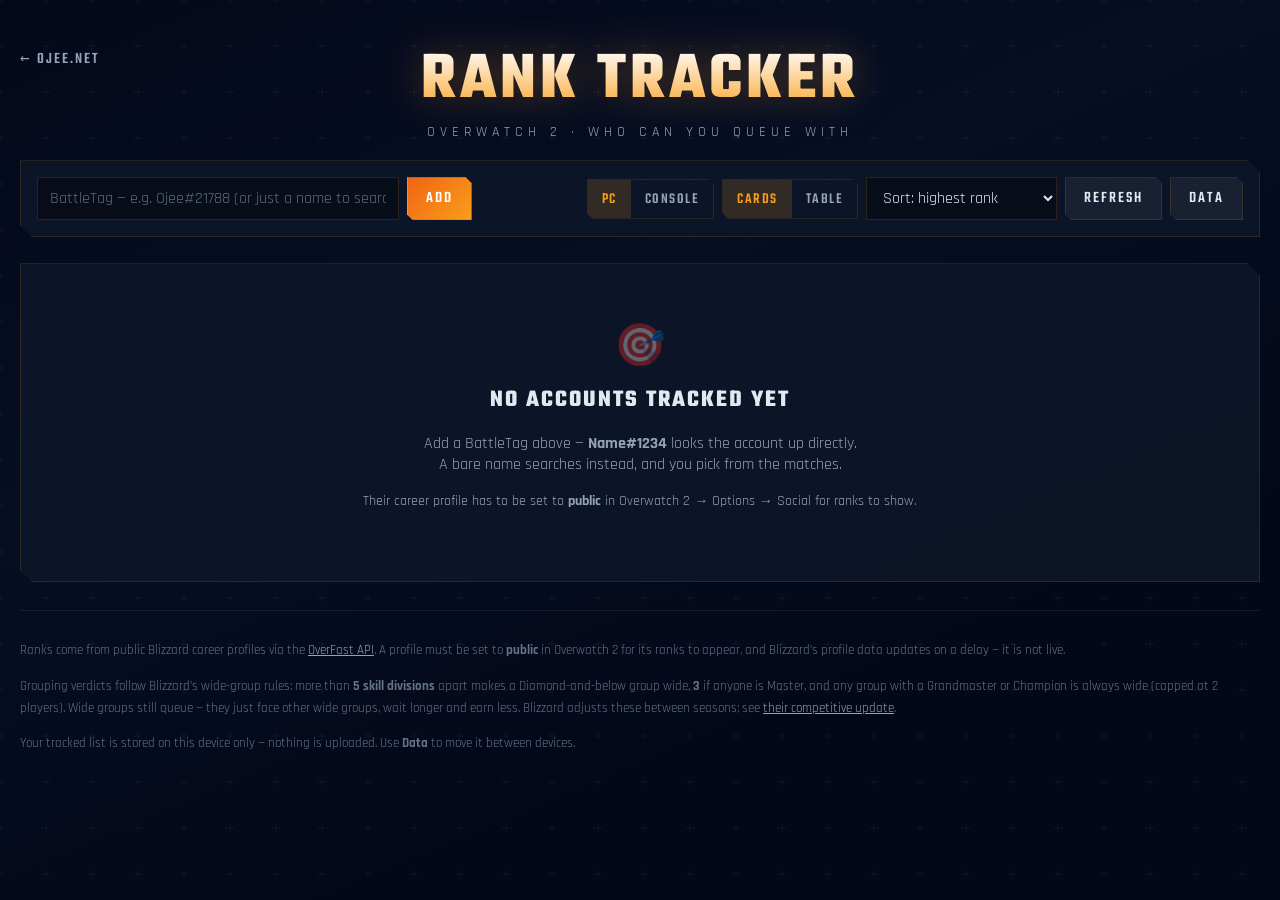
==== index.html @ d35d0895 "Standardize the page title and link preview Every site announced itself differently — "mtg.ojee.net"" ====
<!DOCTYPE html>
<html lang="en">
<head>
<meta charset="utf-8" />
<meta name="viewport" content="width=device-width, initial-scale=1" />
<title>ow · rank tracker</title>
    <!-- ojee:meta -->
    <meta name="description" content="Overwatch 2 ranks for you and your friends, per role, and whether the group can queue together." />
    <link rel="canonical" href="https://ow.ojee.net/" />
    <meta name="theme-color" content="#0d1117" />
    <meta property="og:type" content="website" />
    <meta property="og:site_name" content="ojee.net" />
    <meta property="og:title" content="ow · rank tracker" />
    <meta property="og:description" content="Overwatch 2 ranks for you and your friends, per role, and whether the group can queue together." />
    <meta property="og:url" content="https://ow.ojee.net/" />
    <meta property="og:image" content="https://ow.ojee.net/res/og.png" />
    <meta property="og:image:width" content="1200" />
    <meta property="og:image:height" content="630" />
    <meta name="twitter:image" content="https://ow.ojee.net/res/og.png" />
    <meta name="twitter:card" content="summary_large_image" />
    <meta name="twitter:title" content="ow · rank tracker" />
    <meta name="twitter:description" content="Overwatch 2 ranks for you and your friends, per role, and whether the group can queue together." />
    <!-- /ojee:meta -->
<link rel="icon" type="image/svg+xml" href="res/favicon.svg" />
<link rel="icon" type="image/png" sizes="32x32" href="res/favicon-32.png" />
<link rel="apple-touch-icon" href="res/apple-touch-icon.png" />
<link rel="preconnect" href="https://overfast-api.tekrop.fr" />
<link rel="preconnect" href="https://static.playoverwatch.com" />
<link rel="preconnect" href="https://d15f34w2p8l1cc.cloudfront.net" />
<link rel="stylesheet" href="css/styles.css" />
</head>
<body>
<canvas id="gridBg" aria-hidden="true"></canvas>

<div class="container">

  <header class="header">
    <a class="homeLink" href="https://ojee.net/">&#8592; ojee.net</a>
    <h1 class="headerTitle">Rank Tracker</h1>
    <p class="headerSubtitle">Overwatch 2 &middot; who can you queue with</p>
  </header>

  <!-- ─── Toolbar ─────────────────────────────────────────────────────── -->
  <section class="panel">
    <div class="toolbar">
      <form class="addForm" id="addForm" autocomplete="off">
        <input class="input" id="addInput" type="text" spellcheck="false"
               placeholder="BattleTag — e.g. Ojee#21788 (or just a name to search)"
               aria-label="BattleTag or name to add" />
        <button class="btn btnPrimary" type="submit" id="addBtn">Add</button>
      </form>

      <div class="toolbarSpacer"></div>

      <div class="toolbarGroup">
        <div class="segment" role="group" aria-label="Platform">
          <button class="segmentBtn" data-platform="pc" type="button">PC</button>
          <button class="segmentBtn" data-platform="console" type="button">Console</button>
        </div>
        <div class="segment" role="group" aria-label="View">
          <button class="segmentBtn" data-view="grid" type="button" title="Card view">Cards</button>
          <button class="segmentBtn" data-view="table" type="button" title="Compact table">Table</button>
        </div>
        <select class="select" id="sortSelect" aria-label="Sort by">
          <option value="rank">Sort: highest rank</option>
          <option value="name">Sort: name</option>
          <option value="added">Sort: date added</option>
          <option value="changed">Sort: recently changed</option>
          <option value="gap">Sort: closest to anchor</option>
        </select>
        <button class="btn" id="refreshBtn" type="button" title="Refresh every account now">Refresh</button>
        <button class="btn" id="dataBtn" type="button" title="Import / export your tracked list">Data</button>
      </div>
    </div>
  </section>

  <div class="statusBar" id="statusBar"></div>

  <main id="content" aria-live="polite"></main>

  <footer class="footer">
    <p>
      Ranks come from public Blizzard career profiles via the
      <a href="https://overfast-api.tekrop.fr" target="_blank" rel="noopener">OverFast API</a>.
      A profile must be set to <b>public</b> in Overwatch&nbsp;2 for its ranks to appear, and
      Blizzard&rsquo;s profile data updates on a delay &mdash; it is not live.
    </p>
    <p>
      Grouping verdicts follow Blizzard&rsquo;s wide-group rules: more than <b>5 skill divisions</b>
      apart makes a Diamond-and-below group wide, <b>3</b> if anyone is Master, and any group with a
      Grandmaster or Champion is always wide (capped at 2 players).
      Wide groups still queue &mdash; they just face other wide groups, wait longer and earn less.
      Blizzard adjusts these between seasons; see
      <a href="https://overwatch.blizzard.com/en-us/news/23973730/competitive-play-update-teaming-up-for-better-matches/" target="_blank" rel="noopener">their competitive update</a>.
    </p>
    <p>
      Your tracked list is stored on this device only &mdash; nothing is uploaded. Use
      <b>Data</b> to move it between devices.
      <span id="buildInfo"></span>
    </p>
  </footer>

</div>

<!-- ─── Group tray ─────────────────────────────────────────────────────── -->
<div class="groupTray" id="groupTray" hidden>
  <div class="groupTrayInner">
    <div class="field">
      <span class="fieldLabel">Group</span>
      <div class="groupMembers" id="groupMembers"></div>
    </div>
    <div class="toolbarSpacer"></div>
    <div class="groupVerdicts" id="groupVerdicts"></div>
    <button class="btn btnSm" id="groupClear" type="button">Clear</button>
  </div>
</div>

<!-- ─── Modal shell ────────────────────────────────────────────────────── -->
<div class="modalOverlay" id="modal" hidden>
  <div class="modalContent" id="modalContent" role="dialog" aria-modal="true"></div>
</div>

<div class="toastWrap" id="toasts"></div>

<script type="module" src="js/app.js"></script>
</body>
</html>
---- css/styles.css ----
/* ═══════════════════════════════════════════════════════════════════════════
   OW RANK TRACKER — ow.ojee.net
   Shares the Overwatch 2 UI language used by ojee.net/ow: beveled clip-path
   panels, Koverwatch/Teko display type, Rajdhani body, orange on deep navy.
   ═══════════════════════════════════════════════════════════════════════════ */

/* ─── Fonts ──────────────────────────────────────────────────────────────── */
@font-face { font-family:'Teko'; src:url('../fonts/Teko-Medium.woff2') format('woff2'); font-weight:500; font-display:swap; }
@font-face { font-family:'Teko'; src:url('../fonts/Teko-Bold.woff2') format('woff2'); font-weight:700; font-display:swap; }
@font-face { font-family:'Rajdhani'; src:url('../fonts/Rajdhani-Regular.woff2') format('woff2'); font-weight:400; font-display:swap; }
@font-face { font-family:'Rajdhani'; src:url('../fonts/Rajdhani-Medium.woff2') format('woff2'); font-weight:500; font-display:swap; }
@font-face { font-family:'Rajdhani'; src:url('../fonts/Rajdhani-SemiBold.woff2') format('woff2'); font-weight:600; font-display:swap; }
@font-face { font-family:'Rajdhani'; src:url('../fonts/Rajdhani-Bold.woff2') format('woff2'); font-weight:700; font-display:swap; }

/* ─── Tokens ─────────────────────────────────────────────────────────────── */
:root {
  --ow-orange:#F99E1A;
  --ow-orange-dark:#F06414;
  --ow-blue:#3B82F6;
  --ow-dark:#0D1117;
  --ow-panel:rgba(15,23,42,.85);
  --ow-panel-solid:#141824;
  --ow-panel-border:rgba(249,158,26,.15);
  --ow-panel-hover:rgba(249,158,26,.08);
  --ow-text:#E2E8F0;
  --ow-text-dim:#94A3B8;
  --ow-green:#22C55E;
  --ow-yellow:#EAB308;
  --ow-red:#EF4444;
  --ow-font-title:'Teko',ui-monospace,monospace;
  --ow-font-body:'Rajdhani','Chivo',Arial,sans-serif;
  --bevel-sm:polygon(0 0,calc(100% - 6px) 0,100% 6px,100% 100%,6px 100%,0 calc(100% - 6px));
  --bevel-md:polygon(0 0,calc(100% - 12px) 0,100% 12px,100% 100%,12px 100%,0 calc(100% - 12px));
  --bevel-lg:polygon(0 0,calc(100% - 20px) 0,100% 20px,100% 100%,20px 100%,0 calc(100% - 20px));
}

* { box-sizing:border-box; }

body {
  margin:0;
  min-height:100vh;
  background:#04081a;
  color:var(--ow-text);
  font-family:var(--ow-font-body);
  font-size:16px;
  -webkit-font-smoothing:antialiased;
}

#gridBg { position:fixed; inset:0; width:100vw; height:100dvh; z-index:-1; pointer-events:none; }

.container { max-width:1500px; margin:0 auto; padding:24px 20px 96px; }

a { color:var(--ow-orange); }

/* ─── Header ─────────────────────────────────────────────────────────────── */
.header { text-align:center; padding:22px 0 6px; position:relative; }

.headerTitle {
  font-family:var(--ow-font-title);
  font-size:clamp(2.4rem,6vw,4.2rem);
  letter-spacing:4px; text-transform:uppercase; margin:0; line-height:1.05;
  background:linear-gradient(180deg,#fff 0%,#F99E1A 100%);
  -webkit-background-clip:text; background-clip:text; -webkit-text-fill-color:transparent;
  filter:drop-shadow(0 0 20px rgba(249,158,26,.3));
}

.headerSubtitle {
  font-size:.85rem; color:var(--ow-text-dim);
  letter-spacing:5px; text-transform:uppercase; margin-top:6px;
}

.homeLink {
  position:absolute; top:24px; left:0;
  font-family:var(--ow-font-title); font-size:1rem; letter-spacing:2px;
  text-transform:uppercase; color:var(--ow-text-dim); text-decoration:none;
}
.homeLink:hover { color:var(--ow-orange); }

/* ─── Generic panel ──────────────────────────────────────────────────────── */
.panel {
  background:var(--ow-panel); border:1px solid var(--ow-panel-border);
  clip-path:var(--bevel-md); padding:16px; margin-bottom:16px;
}

.panelTitle {
  font-family:var(--ow-font-title); font-size:1.35rem; color:var(--ow-orange);
  text-transform:uppercase; letter-spacing:2px; margin:0 0 14px;
  padding-bottom:8px; border-bottom:1px solid var(--ow-panel-border);
}

/* ─── Buttons ────────────────────────────────────────────────────────────── */
.btn {
  padding:9px 18px; border:1px solid var(--ow-panel-border);
  background:rgba(255,255,255,.05); color:var(--ow-text);
  font-family:var(--ow-font-title); font-size:1rem;
  text-transform:uppercase; letter-spacing:2px; cursor:pointer;
  transition:all .18s; clip-path:var(--bevel-sm); white-space:nowrap;
}
.btn:hover:not(:disabled) { background:rgba(255,255,255,.11); color:#fff; }
.btn:disabled { opacity:.45; cursor:not-allowed; }

.btnPrimary {
  background:linear-gradient(135deg,var(--ow-orange-dark),var(--ow-orange));
  border-color:transparent; color:#fff;
}
.btnPrimary:hover:not(:disabled) { filter:brightness(1.12); background:linear-gradient(135deg,var(--ow-orange-dark),var(--ow-orange)); }

.btnDanger { background:rgba(239,68,68,.18); border-color:rgba(239,68,68,.4); color:#fca5a5; }
.btnDanger:hover:not(:disabled) { background:rgba(239,68,68,.3); }

.btnSm { padding:5px 11px; font-size:.85rem; letter-spacing:1px; }

.iconBtn {
  background:transparent; border:1px solid transparent; color:var(--ow-text-dim);
  cursor:pointer; padding:4px 7px; font-size:.95rem; line-height:1;
  transition:all .18s; clip-path:var(--bevel-sm); font-family:var(--ow-font-body);
}
.iconBtn:hover { color:var(--ow-orange); background:var(--ow-panel-hover); }

/* ─── Inputs ─────────────────────────────────────────────────────────────── */
.input, .select, .textarea {
  background:rgba(0,0,0,.35); border:1px solid var(--ow-panel-border);
  color:var(--ow-text); font-family:var(--ow-font-body); font-size:1rem;
  padding:9px 12px; outline:none; transition:border-color .18s;
}
.input:focus, .select:focus, .textarea:focus { border-color:var(--ow-orange); }
.input::placeholder { color:#5b6b80; }
.textarea { width:100%; min-height:130px; resize:vertical; font-family:ui-monospace,monospace; font-size:.85rem; }
.select { cursor:pointer; }
.select option { background:var(--ow-panel-solid); }

/* ─── Toolbar ────────────────────────────────────────────────────────────── */
.toolbar { display:flex; flex-wrap:wrap; gap:10px; align-items:center; }
.toolbarGroup { display:flex; gap:8px; align-items:center; flex-wrap:wrap; }
.toolbarSpacer { flex:1 1 auto; }

.addForm { display:flex; gap:8px; flex:1 1 340px; min-width:0; }
.addForm .input { flex:1 1 auto; min-width:0; }

.field { display:flex; flex-direction:column; gap:3px; }
.fieldLabel {
  font-family:var(--ow-font-title); font-size:.75rem; color:var(--ow-text-dim);
  text-transform:uppercase; letter-spacing:1.5px;
}

/* Segmented control (platform / view) */
.segment { display:flex; border:1px solid var(--ow-panel-border); clip-path:var(--bevel-sm); }
.segmentBtn {
  padding:8px 14px; background:transparent; border:none; cursor:pointer;
  color:var(--ow-text-dim); font-family:var(--ow-font-title);
  font-size:.95rem; text-transform:uppercase; letter-spacing:1.5px; transition:all .18s;
}
.segmentBtn:hover { color:var(--ow-text); background:rgba(255,255,255,.05); }
.segmentBtn[aria-pressed="true"] { background:rgba(249,158,26,.16); color:var(--ow-orange); }

/* ─── Status line ────────────────────────────────────────────────────────── */
.statusBar {
  display:flex; flex-wrap:wrap; gap:14px; align-items:center;
  font-size:.85rem; color:var(--ow-text-dim); margin:-4px 0 14px; padding:0 2px;
}
.statusDot { width:7px; height:7px; border-radius:50%; background:var(--ow-green); display:inline-block; margin-right:6px; }
.statusDot.warn { background:var(--ow-yellow); }
.statusDot.err  { background:var(--ow-red); }
.statusBar b { color:var(--ow-text); font-weight:600; }

/* ─── Cards grid ─────────────────────────────────────────────────────────── */
.grid { display:grid; grid-template-columns:repeat(auto-fill,minmax(340px,1fr)); gap:14px; }

.card {
  position:relative; background:var(--ow-panel);
  border:1px solid var(--ow-panel-border); clip-path:var(--bevel-md);
  overflow:hidden; transition:border-color .18s, transform .18s;
  display:flex; flex-direction:column;
}
.card:hover { border-color:rgba(249,158,26,.4); }
.card.isAnchor { border-color:var(--ow-orange); box-shadow:inset 0 0 0 1px rgba(249,158,26,.5); }
.card.isGrouped { border-color:rgba(59,130,246,.55); }
.card.isStale { opacity:.72; }

.cardBanner {
  position:relative; display:flex; align-items:center; gap:12px;
  padding:12px 14px; cursor:pointer; background-size:cover; background-position:center;
}
.cardBanner::before {
  content:''; position:absolute; inset:0;
  background:linear-gradient(90deg,rgba(10,15,30,.94) 0%,rgba(10,15,30,.78) 55%,rgba(10,15,30,.55) 100%);
}
.cardBanner > * { position:relative; }
.cardBanner:hover { background-color:rgba(249,158,26,.05); }

.avatar {
  width:52px; height:52px; flex-shrink:0; object-fit:cover;
  border:1px solid rgba(255,255,255,.18); background:#0b1020; clip-path:var(--bevel-sm);
}

.cardIdentity { min-width:0; flex:1; }
.cardName {
  font-family:var(--ow-font-title); font-size:1.5rem; color:#fff;
  text-transform:uppercase; letter-spacing:1px; line-height:1.1;
  white-space:nowrap; overflow:hidden; text-overflow:ellipsis;
}
.cardTag { font-size:.8rem; color:var(--ow-text-dim); letter-spacing:.5px; }
.cardTitle { font-size:.8rem; color:var(--ow-orange); opacity:.85; letter-spacing:.5px; }
.cardMetaRow { display:flex; align-items:center; gap:8px; flex-wrap:wrap; margin-top:3px; }
.cardTools { display:flex; gap:2px; flex-shrink:0; align-items:center; }

.endorsement { width:22px; height:22px; flex-shrink:0; }

/* ─── Role rank tiles ────────────────────────────────────────────────────── */
.roleRow { display:grid; grid-template-columns:repeat(4,1fr); gap:1px; background:rgba(255,255,255,.06); margin-top:auto; }

.roleTile {
  background:rgba(8,12,24,.72); padding:9px 6px 8px;
  display:flex; flex-direction:column; align-items:center; gap:3px; min-height:118px;
  position:relative; text-align:center;
}
.roleTile.empty { background:rgba(8,12,24,.45); }

.roleTileLabel {
  font-family:var(--ow-font-title); font-size:.75rem; letter-spacing:1.5px;
  text-transform:uppercase; opacity:.9;
}
/* Rank emblem stacked over its tier number, the way the game shows it. */
.rankIcons {
  position:relative; display:flex; flex-direction:column;
  align-items:center; justify-content:center; gap:1px;
}
.rankIcon { height:34px; width:auto; }
.tierIcon { height:17px; width:auto; margin-top:-2px; }
.rankText { font-family:var(--ow-font-title); font-size:.95rem; letter-spacing:1px; line-height:1; }
.rankNone { color:#4b5a6e; font-family:var(--ow-font-title); font-size:.9rem; letter-spacing:1px; }

/* Compatibility chip shown on every non-anchor card while comparing */
.cmpChip {
  font-family:var(--ow-font-title); font-size:.8rem; letter-spacing:1px;
  padding:1px 7px; clip-path:var(--bevel-sm); white-space:nowrap;
}
.cmp-narrow  { background:rgba(34,197,94,.2);  color:#4ade80; }
.cmp-wide    { background:rgba(234,179,8,.2);  color:#facc15; }
.cmp-unknown { background:rgba(148,163,184,.14); color:#8ea0b5; }

.badge {
  font-family:var(--ow-font-title); font-size:.72rem; letter-spacing:1.2px;
  text-transform:uppercase; padding:1px 7px; clip-path:var(--bevel-sm);
  background:rgba(255,255,255,.08); color:var(--ow-text-dim);
}
.badge.warn { background:rgba(234,179,8,.16); color:#facc15; }
.badge.err  { background:rgba(239,68,68,.16); color:#fca5a5; }
.badge.info { background:rgba(59,130,246,.16); color:#93c5fd; }

.cardNote {
  padding:6px 14px; font-size:.82rem; color:var(--ow-text-dim);
  border-top:1px solid rgba(255,255,255,.05); background:rgba(0,0,0,.2);
}
.cardError { padding:8px 14px; font-size:.85rem; color:#fca5a5; background:rgba(239,68,68,.09); }

/* ─── Table view ─────────────────────────────────────────────────────────── */
.tableWrap { overflow-x:auto; }
table.rankTable { width:100%; border-collapse:collapse; min-width:720px; }
.rankTable th {
  font-family:var(--ow-font-title); font-size:.9rem; letter-spacing:1.5px;
  text-transform:uppercase; color:var(--ow-text-dim); text-align:left;
  padding:8px 10px; border-bottom:1px solid var(--ow-panel-border); white-space:nowrap;
}
.rankTable td { padding:7px 10px; border-bottom:1px solid rgba(255,255,255,.05); vertical-align:middle; }
.rankTable tbody tr { cursor:pointer; transition:background .15s; }
.rankTable tbody tr:hover { background:rgba(249,158,26,.06); }
.rankTable tbody tr.isAnchor { background:rgba(249,158,26,.13); }
.rankTable tbody tr.isGrouped { background:rgba(59,130,246,.1); }
.tableName { display:flex; align-items:center; gap:9px; }
.tableName img { width:28px; height:28px; object-fit:cover; clip-path:var(--bevel-sm); }
.tableRank { display:flex; align-items:center; gap:6px; white-space:nowrap; }
.tableRank img { height:24px; }

/* ─── Group tray ─────────────────────────────────────────────────────────── */
.groupTray {
  position:fixed; left:0; right:0; bottom:0; z-index:900;
  background:rgba(9,13,26,.97); border-top:2px solid var(--ow-orange);
  padding:12px 20px; backdrop-filter:blur(8px);
}
.groupTrayInner { max-width:1500px; margin:0 auto; display:flex; flex-wrap:wrap; gap:14px; align-items:center; }
.groupMembers { display:flex; gap:7px; flex-wrap:wrap; align-items:center; }
.groupChip {
  display:flex; align-items:center; gap:6px; padding:4px 10px;
  background:rgba(255,255,255,.07); clip-path:var(--bevel-sm);
  font-weight:600; font-size:.9rem;
}
.groupChip img { width:20px; height:20px; object-fit:cover; }
.groupVerdicts { display:flex; gap:8px; flex-wrap:wrap; }
.verdict {
  padding:5px 11px; clip-path:var(--bevel-sm); font-size:.85rem;
  display:flex; align-items:center; gap:7px; border:1px solid transparent;
}
.verdict b { font-family:var(--ow-font-title); font-size:.95rem; letter-spacing:1px; }
.verdict.narrow  { background:rgba(34,197,94,.14); border-color:rgba(34,197,94,.35); color:#86efac; }
.verdict.wide    { background:rgba(234,179,8,.13); border-color:rgba(234,179,8,.35); color:#fde047; }
.verdict.unknown { background:rgba(148,163,184,.1); border-color:rgba(148,163,184,.25); color:#94a3b8; }

/* ─── Modal ──────────────────────────────────────────────────────────────── */
.modalOverlay {
  position:fixed; inset:0; background:rgba(0,0,0,.78); z-index:1000;
  display:flex; align-items:center; justify-content:center; padding:20px;
  animation:fadeIn .18s ease;
}
.modalOverlay[hidden] { display:none; }
.modalContent {
  background:var(--ow-panel-solid); border:1px solid var(--ow-panel-border);
  padding:22px; width:100%; max-width:640px; max-height:86vh; overflow-y:auto;
  clip-path:var(--bevel-lg);
}
.modalContent.wide { max-width:860px; }
.modalTitle {
  font-family:var(--ow-font-title); font-size:1.7rem; color:var(--ow-orange);
  text-transform:uppercase; letter-spacing:2px; margin:0 0 16px;
}
.modalActions { display:flex; gap:10px; justify-content:flex-end; margin-top:20px; flex-wrap:wrap; }
.formGroup { margin-bottom:14px; }
.formGroup > .input, .formGroup > .textarea { width:100%; }
.helpText { font-size:.85rem; color:var(--ow-text-dim); line-height:1.5; }

/* Candidate picker (name search disambiguation) */
.candidateList { display:flex; flex-direction:column; gap:8px; max-height:52vh; overflow-y:auto; }
.candidate {
  display:flex; align-items:center; gap:11px; padding:9px 11px; cursor:pointer;
  background:rgba(255,255,255,.03); border:1px solid rgba(255,255,255,.07);
  clip-path:var(--bevel-sm); transition:all .16s; text-align:left; width:100%;
  color:inherit; font-family:inherit; font-size:inherit;
}
.candidate:hover { background:var(--ow-panel-hover); border-color:rgba(249,158,26,.4); }
.candidate img { width:40px; height:40px; object-fit:cover; clip-path:var(--bevel-sm); flex-shrink:0; }
.candidateMeta { min-width:0; flex:1; }
.candidateName { font-family:var(--ow-font-title); font-size:1.15rem; color:#fff; letter-spacing:.5px; }
.candidateRanks { display:flex; gap:5px; flex-wrap:wrap; margin-top:3px; }
.miniRank { display:flex; align-items:center; gap:3px; font-size:.78rem; color:var(--ow-text-dim); }
.miniRank img { width:18px; height:18px; clip-path:none; }

/* Detail modal */
.detailHead { display:flex; gap:14px; align-items:center; margin-bottom:16px; }
.detailHead img.avatar { width:64px; height:64px; }
.platformBlock { margin-bottom:16px; }
.platformBlock h4 {
  font-family:var(--ow-font-title); font-size:1.1rem; color:var(--ow-text-dim);
  text-transform:uppercase; letter-spacing:2px; margin:0 0 8px;
}
.historyList { display:flex; flex-direction:column; gap:6px; font-size:.88rem; }
.historyItem {
  display:flex; gap:9px; align-items:center; padding:6px 9px;
  background:rgba(255,255,255,.03); clip-path:var(--bevel-sm); flex-wrap:wrap;
}
.up { color:var(--ow-green); } .down { color:var(--ow-red); }

/* ─── Empty state / toast ────────────────────────────────────────────────── */
.emptyState { text-align:center; padding:56px 20px; color:var(--ow-text-dim); }
.emptyIcon { font-size:2.6rem; opacity:.35; margin-bottom:10px; }
.emptyState h3 {
  font-family:var(--ow-font-title); font-size:1.5rem; color:var(--ow-text);
  text-transform:uppercase; letter-spacing:2px; margin:0 0 8px;
}

.toastWrap { position:fixed; bottom:22px; right:22px; z-index:2000; display:flex; flex-direction:column; gap:8px; align-items:flex-end; }
.toast {
  padding:11px 20px; background:var(--ow-orange); color:#0b0f1c;
  font-family:var(--ow-font-title); font-size:1rem; letter-spacing:1px;
  text-transform:uppercase; clip-path:var(--bevel-sm);
  animation:slideUp .25s ease; max-width:min(420px,80vw);
}
.toast.err  { background:var(--ow-red); color:#fff; }
.toast.info { background:#334155; color:#fff; }

.spin { display:inline-block; animation:spin 1s linear infinite; }
@keyframes spin { to { transform:rotate(360deg); } }
@keyframes fadeIn { from { opacity:0; } to { opacity:1; } }
@keyframes slideUp { from { opacity:0; transform:translateY(14px); } to { opacity:1; transform:none; } }

/* ─── Footer ─────────────────────────────────────────────────────────────── */
.footer {
  margin-top:28px; padding-top:16px; border-top:1px solid rgba(255,255,255,.07);
  font-size:.82rem; color:#64748b; line-height:1.7;
}
.footer a { color:#94a3b8; }
.footer a:hover { color:var(--ow-orange); }

/* ─── Mobile ─────────────────────────────────────────────────────────────── */
@media (max-width:768px) {
  .container { padding:16px 12px 120px; }
  .panel, .card, .btn, .iconBtn, .segment, .modalContent,
  .candidate, .groupChip, .verdict, .toast, .badge, .cmpChip, .avatar { clip-path:none; }
  .grid { grid-template-columns:1fr; }
  .homeLink { position:static; display:inline-block; margin-bottom:8px; }
  .header { padding-top:4px; }
  .toolbarSpacer { display:none; }
  .addForm { flex:1 1 100%; }
  .roleTile { min-height:112px; }
}

@media (prefers-reduced-motion:reduce) {
  *, *::before, *::after { animation-duration:.001ms !important; transition-duration:.001ms !important; }
}
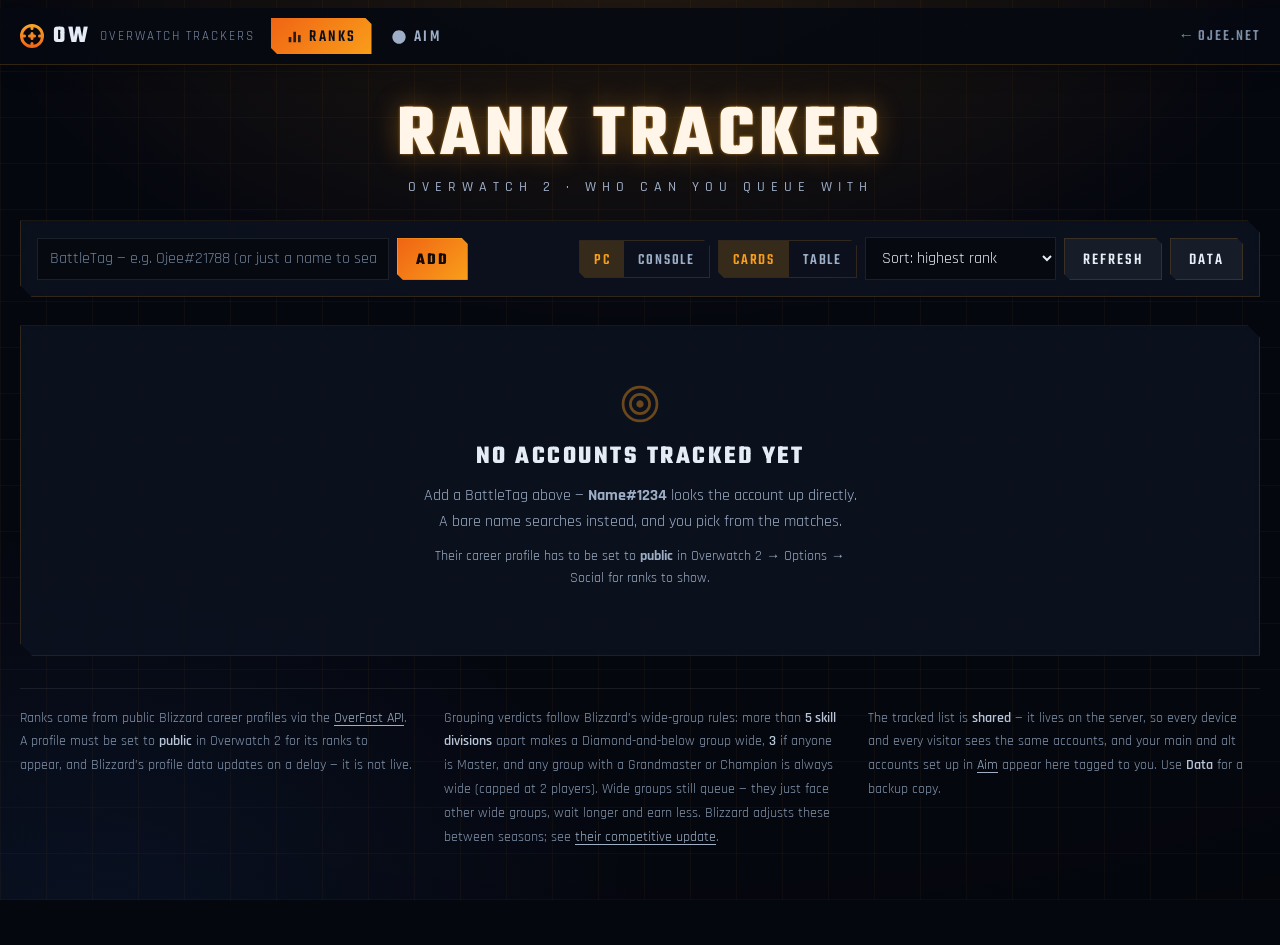
==== commit cf8871ac: "The aim tracker moves in from ojee.net/ow, and both trackers go shared aim.html is the whole of ojee" ====
--- a/index.html
+++ b/index.html
@@ -7,7 +7,7 @@
     <!-- ojee:meta -->
     <meta name="description" content="Overwatch 2 ranks for you and your friends, per role, and whether the group can queue together." />
     <link rel="canonical" href="https://ow.ojee.net/" />
-    <meta name="theme-color" content="#0d1117" />
+    <meta name="theme-color" content="#05070f" />
     <meta property="og:type" content="website" />
     <meta property="og:site_name" content="ojee.net" />
     <meta property="og:title" content="ow · rank tracker" />
@@ -23,19 +23,49 @@
     <!-- /ojee:meta -->
 <link rel="icon" type="image/svg+xml" href="res/favicon.svg" />
 <link rel="icon" type="image/png" sizes="32x32" href="res/favicon-32.png" />
-<link rel="apple-touch-icon" href="res/apple-touch-icon.png" />
+<link rel="apple-touch-icon" sizes="180x180" href="res/apple-touch-icon.png?v=2" />
 <link rel="preconnect" href="https://overfast-api.tekrop.fr" />
 <link rel="preconnect" href="https://static.playoverwatch.com" />
 <link rel="preconnect" href="https://d15f34w2p8l1cc.cloudfront.net" />
+<link rel="preconnect" href="https://server.ojee.net" />
 <link rel="stylesheet" href="css/styles.css" />
 </head>
 <body>
-<canvas id="gridBg" aria-hidden="true"></canvas>
 
 <div class="container">
 
+  <!-- ─── Site bar: the two trackers, one home ─────────────────────────── -->
+  <header class="siteBar">
+    <a class="siteMark" href="./" aria-label="ow.ojee.net home">
+      <svg width="24" height="24" viewBox="0 0 24 24" aria-hidden="true">
+        <defs>
+          <linearGradient id="markGrad" x1="0" y1="0" x2="0" y2="1">
+            <stop offset="0" stop-color="#F9A82A"/>
+            <stop offset="1" stop-color="#F06414"/>
+          </linearGradient>
+        </defs>
+        <path fill="url(#markGrad)" d="m12 0a12 12 0 1 0 12 12 12.013 12.013 0 0 0 -12-12zm1.5 20.865v-1.365a1.5 1.5 0 0 0 -3 0v1.365a9.014 9.014 0 0 1 -7.365-7.365h1.365a1.5 1.5 0 0 0 0-3h-1.365a9.014 9.014 0 0 1 7.365-7.365v1.365a1.5 1.5 0 0 0 3 0v-1.365a9.01 9.01 0 0 1 7.365 7.365h-1.365a1.5 1.5 0 0 0 0 3h1.365a9.01 9.01 0 0 1 -7.365 7.365zm2.5-8.865a1.5 1.5 0 0 1 -1.5 1.5h-1v1a1.5 1.5 0 0 1 -3 0v-1h-1a1.5 1.5 0 0 1 0-3h1v-1a1.5 1.5 0 0 1 3 0v1h1a1.5 1.5 0 0 1 1.5 1.5z"/>
+      </svg>
+      <b>ow</b><span>overwatch trackers</span>
+    </a>
+
+    <nav class="siteNav" aria-label="Trackers">
+      <a class="siteNavLink" href="./" aria-current="page">
+        <svg class="ic" width="16" height="16" viewBox="0 -960 960 960" fill="currentColor" aria-hidden="true"><path d="M160-160v-320h160v320H160Zm280 0v-640h160v640H440Zm280 0v-440h160v440H720Z"/></svg>
+        Ranks
+      </a>
+      <a class="siteNavLink" href="aim.html">
+        <svg class="ic" width="16" height="16" viewBox="0 -960 960 960" fill="currentColor" aria-hidden="true"><path d="M324-111.5Q251-143 197-197t-85.5-127Q80-397 80-480t31.5-156Q143-709 197-763t127-85.5Q397-880 480-880t156 31.5Q709-817 763-763t85.5 127Q880-563 880-480t-31.5 156Q817-251 763-197t-127 85.5Q563-80 480-80t-156-31.5ZM480-80q-82 0-155-31.5T197-197q-54-54-85.5-127T80-480q0-83 31.5-156t86-127Q252-817 325-848.5T480-880q83 0 156 31.5T763-763q54 54 85.5 127T880-480q0 82-31.5 155T763-197q-54 54.5-127 86T480-80Zm0-60q142 0 241-99.5T820-480q0-142-99-241t-241-99q-141 0-240.5 99T140-480q0 141 99.5 240.5T480-140Zm0-340Z"/></svg>
+        Aim
+      </a>
+    </nav>
+
+    <div class="siteBarRight">
+      <a class="siteBack" href="https://ojee.net/">&#8592; ojee.net</a>
+    </div>
+  </header>
+
   <header class="header">
-    <a class="homeLink" href="https://ojee.net/">&#8592; ojee.net</a>
     <h1 class="headerTitle">Rank Tracker</h1>
     <p class="headerSubtitle">Overwatch 2 &middot; who can you queue with</p>
   </header>
@@ -94,8 +124,9 @@
       <a href="https://overwatch.blizzard.com/en-us/news/23973730/competitive-play-update-teaming-up-for-better-matches/" target="_blank" rel="noopener">their competitive update</a>.
     </p>
     <p>
-      Your tracked list is stored on this device only &mdash; nothing is uploaded. Use
-      <b>Data</b> to move it between devices.
+      The tracked list is <b>shared</b> &mdash; it lives on the server, so every device and every
+      visitor sees the same accounts, and your main and alt accounts set up in
+      <a href="aim.html">Aim</a> appear here tagged to you. Use <b>Data</b> for a backup copy.
       <span id="buildInfo"></span>
     </p>
   </footer>
--- a/css/styles.css
+++ b/css/styles.css
@@ -1,7 +1,9 @@
 /* ═══════════════════════════════════════════════════════════════════════════
-   OW RANK TRACKER — ow.ojee.net
-   Shares the Overwatch 2 UI language used by ojee.net/ow: beveled clip-path
-   panels, Koverwatch/Teko display type, Rajdhani body, orange on deep navy.
+   OW · ow.ojee.net — shared system + rank tracker
+   One Overwatch-flavoured Operate surface: Teko display, Rajdhani body,
+   amber on deep navy, beveled panels. The backdrop is pure CSS — a lit range
+   rather than the old animated plus-grid — so it costs nothing to paint and
+   never fights the data sitting on top of it.
    ═══════════════════════════════════════════════════════════════════════════ */
 
 /* ─── Fonts ──────────────────────────────────────────────────────────────── */
@@ -15,15 +17,18 @@
 /* ─── Tokens ─────────────────────────────────────────────────────────────── */
 :root {
   --ow-orange:#F99E1A;
-  --ow-orange-dark:#F06414;
+  --ow-orange-hot:#F06414;
   --ow-blue:#3B82F6;
-  --ow-dark:#0D1117;
-  --ow-panel:rgba(15,23,42,.85);
-  --ow-panel-solid:#141824;
-  --ow-panel-border:rgba(249,158,26,.15);
-  --ow-panel-hover:rgba(249,158,26,.08);
-  --ow-text:#E2E8F0;
-  --ow-text-dim:#94A3B8;
+  --ow-bg:#05070f;
+  --ow-panel:rgba(13,18,32,.84);
+  --ow-panel-solid:#111624;
+  --ow-panel-raise:rgba(20,26,44,.92);
+  --ow-panel-border:rgba(249,158,26,.16);
+  --ow-panel-hover:rgba(249,158,26,.09);
+  --ow-line:rgba(148,163,184,.14);
+  --ow-text:#E6ECF5;
+  --ow-text-dim:#9DAEC6;
+  --ow-text-mute:#7C8DA6;
   --ow-green:#22C55E;
   --ow-yellow:#EAB308;
   --ow-red:#EF4444;
@@ -32,99 +37,194 @@
   --bevel-sm:polygon(0 0,calc(100% - 6px) 0,100% 6px,100% 100%,6px 100%,0 calc(100% - 6px));
   --bevel-md:polygon(0 0,calc(100% - 12px) 0,100% 12px,100% 100%,12px 100%,0 calc(100% - 12px));
   --bevel-lg:polygon(0 0,calc(100% - 20px) 0,100% 20px,100% 100%,20px 100%,0 calc(100% - 20px));
+  --shadow-panel:0 18px 40px -22px rgba(0,0,0,.9), 0 2px 10px -6px rgba(0,0,0,.6);
+  --ease-out:cubic-bezier(.16,1,.3,1);
 }
 
 * { box-sizing:border-box; }
+
+html { scrollbar-color:#39415a #070a13; scrollbar-width:thin; }
 
 body {
   margin:0;
   min-height:100vh;
-  background:#04081a;
   color:var(--ow-text);
   font-family:var(--ow-font-body);
   font-size:16px;
   -webkit-font-smoothing:antialiased;
-}
-
-#gridBg { position:fixed; inset:0; width:100vw; height:100dvh; z-index:-1; pointer-events:none; }
-
-.container { max-width:1500px; margin:0 auto; padding:24px 20px 96px; }
-
-a { color:var(--ow-orange); }
+  /* The range: warm stage light from above, a cool bounce from below, a fine
+     aiming grid across everything, grain over the lot, vignette at the edge. */
+  background-color:var(--ow-bg);
+  background-image:
+    url("data:image/svg+xml,%3Csvg xmlns='http://www.w3.org/2000/svg' width='140' height='140'%3E%3Cfilter id='n'%3E%3CfeTurbulence type='fractalNoise' baseFrequency='0.9' numOctaves='2' stitchTiles='stitch'/%3E%3CfeColorMatrix type='saturate' values='0'/%3E%3C/filter%3E%3Crect width='140' height='140' filter='url(%23n)' opacity='0.05'/%3E%3C/svg%3E"),
+    repeating-linear-gradient(0deg, rgba(249,158,26,.038) 0 1px, transparent 1px 46px),
+    repeating-linear-gradient(90deg, rgba(249,158,26,.038) 0 1px, transparent 1px 46px),
+    radial-gradient(1100px 640px at 50% -8%, rgba(249,158,26,.13), transparent 62%),
+    radial-gradient(860px 620px at 6% 104%, rgba(59,130,246,.09), transparent 66%),
+    radial-gradient(150% 105% at 50% 38%, transparent 52%, rgba(0,0,0,.6) 100%);
+  background-attachment:fixed;
+  background-blend-mode:overlay, normal, normal, normal, normal, normal;
+}
+
+::selection { background:rgba(249,158,26,.32); color:#fff; }
+:focus-visible { outline:2px solid var(--ow-orange); outline-offset:2px; }
+input, textarea, select, button { caret-color:var(--ow-orange); }
+
+::-webkit-scrollbar { width:11px; height:11px; }
+::-webkit-scrollbar-track { background:#070a13; }
+::-webkit-scrollbar-thumb { background:#333c54; border:2px solid #070a13; border-radius:8px; }
+::-webkit-scrollbar-thumb:hover { background:#4a5570; }
+
+.container { max-width:1500px; margin:0 auto; padding:8px 20px 96px; }
+
+a { color:var(--ow-orange); text-underline-offset:3px; }
+
+/* ─── Site bar (the tool switcher both pages share) ──────────────────────── */
+.siteBar {
+  position:sticky; top:0; z-index:500;
+  display:flex; align-items:center; gap:16px;
+  margin:0 -20px 4px; padding:10px 20px;
+  background:rgba(6,9,17,.9);
+  border-bottom:1px solid rgba(249,158,26,.18);
+  box-shadow:0 10px 30px -18px rgba(0,0,0,.9);
+  animation:barSettle .5s var(--ease-out) both;
+}
+
+.siteMark {
+  display:flex; align-items:center; gap:9px;
+  text-decoration:none; color:var(--ow-text);
+}
+.siteMark svg { display:block; }
+.siteMark b {
+  font-family:var(--ow-font-title); font-weight:700; font-size:1.5rem;
+  letter-spacing:3px; text-transform:uppercase; line-height:1;
+}
+.siteMark span {
+  font-size:.8rem; color:var(--ow-text-mute); letter-spacing:2px;
+  text-transform:uppercase; line-height:1;
+}
+
+.siteNav { display:flex; align-items:center; gap:4px; }
+.siteNavLink {
+  position:relative; display:flex; align-items:center; gap:7px;
+  padding:7px 15px 5px; text-decoration:none; color:var(--ow-text-dim);
+  font-family:var(--ow-font-title); font-size:1.05rem; letter-spacing:2.5px;
+  text-transform:uppercase; clip-path:var(--bevel-sm);
+  transition:color .16s, background .16s;
+}
+.siteNavLink:hover { color:var(--ow-text); background:rgba(255,255,255,.05); }
+.siteNavLink[aria-current="page"] {
+  color:#0b0f1c; background:linear-gradient(135deg,var(--ow-orange-hot),var(--ow-orange));
+  box-shadow:0 6px 18px -10px rgba(249,158,26,.8);
+}
+.siteNavLink[aria-current="page"] .ic { opacity:.85; }
+
+.siteBarRight { margin-left:auto; display:flex; align-items:center; gap:14px; }
+.siteBack {
+  font-family:var(--ow-font-title); font-size:.98rem; letter-spacing:2px;
+  text-transform:uppercase; color:var(--ow-text-mute); text-decoration:none;
+  transition:color .16s;
+}
+.siteBack:hover { color:var(--ow-orange); }
+
+/* One authored moment: the bar and title power on once, like a HUD booting. */
+@keyframes barSettle { from { opacity:0; transform:translateY(-10px); } to { opacity:1; transform:none; } }
+@keyframes titleLock {
+  0% { opacity:0; transform:translateY(10px) scale(.985); filter:blur(6px); }
+  100% { opacity:1; transform:none; filter:none; }
+}
 
 /* ─── Header ─────────────────────────────────────────────────────────────── */
-.header { text-align:center; padding:22px 0 6px; position:relative; }
+.header { text-align:center; padding:30px 0 10px; position:relative; }
 
 .headerTitle {
   font-family:var(--ow-font-title);
-  font-size:clamp(2.4rem,6vw,4.2rem);
-  letter-spacing:4px; text-transform:uppercase; margin:0; line-height:1.05;
-  background:linear-gradient(180deg,#fff 0%,#F99E1A 100%);
-  -webkit-background-clip:text; background-clip:text; -webkit-text-fill-color:transparent;
-  filter:drop-shadow(0 0 20px rgba(249,158,26,.3));
+  font-size:clamp(2.6rem,6.4vw,4.6rem);
+  font-weight:700;
+  letter-spacing:5px; text-transform:uppercase; margin:0; line-height:1.02;
+  color:#FFF6E9;
+  text-shadow:0 0 26px rgba(249,158,26,.35), 0 0 3px rgba(249,158,26,.6);
+  animation:titleLock .55s var(--ease-out) .08s both;
 }
 
 .headerSubtitle {
-  font-size:.85rem; color:var(--ow-text-dim);
-  letter-spacing:5px; text-transform:uppercase; margin-top:6px;
-}
-
-.homeLink {
-  position:absolute; top:24px; left:0;
-  font-family:var(--ow-font-title); font-size:1rem; letter-spacing:2px;
-  text-transform:uppercase; color:var(--ow-text-dim); text-decoration:none;
-}
-.homeLink:hover { color:var(--ow-orange); }
+  font-size:.9rem; font-weight:500; color:var(--ow-text-dim);
+  letter-spacing:6px; text-transform:uppercase; margin-top:4px;
+  animation:titleLock .55s var(--ease-out) .16s both;
+}
+
+.headerActions {
+  position:absolute; right:0; bottom:12px;
+  display:flex; gap:8px;
+}
 
 /* ─── Generic panel ──────────────────────────────────────────────────────── */
 .panel {
   background:var(--ow-panel); border:1px solid var(--ow-panel-border);
   clip-path:var(--bevel-md); padding:16px; margin-bottom:16px;
+  box-shadow:var(--shadow-panel);
+  backdrop-filter:blur(3px);
 }
 
 .panelTitle {
-  font-family:var(--ow-font-title); font-size:1.35rem; color:var(--ow-orange);
-  text-transform:uppercase; letter-spacing:2px; margin:0 0 14px;
-  padding-bottom:8px; border-bottom:1px solid var(--ow-panel-border);
+  font-family:var(--ow-font-title); font-size:1.4rem; color:var(--ow-orange);
+  text-transform:uppercase; letter-spacing:2.5px; margin:0 0 14px;
+  padding-bottom:9px; border-bottom:1px solid var(--ow-panel-border);
 }
 
 /* ─── Buttons ────────────────────────────────────────────────────────────── */
 .btn {
-  padding:9px 18px; border:1px solid var(--ow-panel-border);
+  padding:9px 18px 7px; border:1px solid var(--ow-panel-border);
   background:rgba(255,255,255,.05); color:var(--ow-text);
-  font-family:var(--ow-font-title); font-size:1rem;
+  font-family:var(--ow-font-title); font-size:1.02rem; font-weight:500;
   text-transform:uppercase; letter-spacing:2px; cursor:pointer;
-  transition:all .18s; clip-path:var(--bevel-sm); white-space:nowrap;
-}
-.btn:hover:not(:disabled) { background:rgba(255,255,255,.11); color:#fff; }
+  transition:background .16s, color .16s, border-color .16s, transform .16s;
+  clip-path:var(--bevel-sm); white-space:nowrap;
+  display:inline-flex; align-items:center; gap:7px;
+}
+.btn:hover:not(:disabled) { background:rgba(255,255,255,.11); color:#fff; border-color:rgba(249,158,26,.4); }
+.btn:active:not(:disabled) { transform:translateY(1px); }
 .btn:disabled { opacity:.45; cursor:not-allowed; }
 
 .btnPrimary {
-  background:linear-gradient(135deg,var(--ow-orange-dark),var(--ow-orange));
-  border-color:transparent; color:#fff;
-}
-.btnPrimary:hover:not(:disabled) { filter:brightness(1.12); background:linear-gradient(135deg,var(--ow-orange-dark),var(--ow-orange)); }
-
-.btnDanger { background:rgba(239,68,68,.18); border-color:rgba(239,68,68,.4); color:#fca5a5; }
-.btnDanger:hover:not(:disabled) { background:rgba(239,68,68,.3); }
-
-.btnSm { padding:5px 11px; font-size:.85rem; letter-spacing:1px; }
+  background:linear-gradient(135deg,var(--ow-orange-hot),var(--ow-orange));
+  border-color:transparent; color:#140b02; font-weight:700;
+  box-shadow:0 8px 22px -12px rgba(249,158,26,.9);
+}
+.btnPrimary:hover:not(:disabled) { filter:brightness(1.08); background:linear-gradient(135deg,var(--ow-orange-hot),var(--ow-orange)); color:#140b02; }
+
+.btnDanger { background:rgba(239,68,68,.16); border-color:rgba(239,68,68,.45); color:#fecaca; }
+.btnDanger:hover:not(:disabled) { background:rgba(239,68,68,.3); color:#fff; }
+
+.btnSm { padding:5px 11px 4px; font-size:.88rem; letter-spacing:1.2px; }
 
 .iconBtn {
   background:transparent; border:1px solid transparent; color:var(--ow-text-dim);
-  cursor:pointer; padding:4px 7px; font-size:.95rem; line-height:1;
-  transition:all .18s; clip-path:var(--bevel-sm); font-family:var(--ow-font-body);
-}
+  cursor:pointer; padding:5px 7px; font-size:.95rem; line-height:0;
+  transition:color .16s, background .16s; clip-path:var(--bevel-sm);
+  font-family:var(--ow-font-body); border-radius:0;
+}
+.iconBtn .ic { vertical-align:middle; }
 .iconBtn:hover { color:var(--ow-orange); background:var(--ow-panel-hover); }
+
+/* ─── Icons ──────────────────────────────────────────────────────────────── */
+/* Material Symbols Outlined, inlined by js/app.js. Filled paths on a
+   0 -960 960 960 viewBox, so they take their colour from `fill`, never a
+   stroke. `vertical-align` puts the glyph on the text baseline: these sit
+   inside buttons and badges next to words, and an svg is baseline-aligned at
+   its bottom edge by default, which rides one-fifth of a line too high. */
+.ic { display:inline-block; vertical-align:-.18em; fill:currentColor; flex:none; }
 
 /* ─── Inputs ─────────────────────────────────────────────────────────────── */
 .input, .select, .textarea {
-  background:rgba(0,0,0,.35); border:1px solid var(--ow-panel-border);
+  background:rgba(0,0,0,.42); border:1px solid var(--ow-line);
   color:var(--ow-text); font-family:var(--ow-font-body); font-size:1rem;
-  padding:9px 12px; outline:none; transition:border-color .18s;
-}
-.input:focus, .select:focus, .textarea:focus { border-color:var(--ow-orange); }
-.input::placeholder { color:#5b6b80; }
+  padding:9px 12px; outline:none; transition:border-color .16s, box-shadow .16s;
+}
+.input:focus, .select:focus, .textarea:focus {
+  border-color:var(--ow-orange); box-shadow:0 0 0 3px rgba(249,158,26,.16);
+}
+.input::placeholder, .textarea::placeholder { color:#6E8098; }
 .textarea { width:100%; min-height:130px; resize:vertical; font-family:ui-monospace,monospace; font-size:.85rem; }
 .select { cursor:pointer; }
 .select option { background:var(--ow-panel-solid); }
@@ -137,30 +237,32 @@
 .addForm { display:flex; gap:8px; flex:1 1 340px; min-width:0; }
 .addForm .input { flex:1 1 auto; min-width:0; }
 
-.field { display:flex; flex-direction:column; gap:3px; }
+.field { display:flex; flex-direction:column; gap:4px; }
 .fieldLabel {
-  font-family:var(--ow-font-title); font-size:.75rem; color:var(--ow-text-dim);
-  text-transform:uppercase; letter-spacing:1.5px;
+  font-family:var(--ow-font-title); font-size:.82rem; color:var(--ow-text-dim);
+  text-transform:uppercase; letter-spacing:1.8px;
 }
 
 /* Segmented control (platform / view) */
 .segment { display:flex; border:1px solid var(--ow-panel-border); clip-path:var(--bevel-sm); }
 .segmentBtn {
-  padding:8px 14px; background:transparent; border:none; cursor:pointer;
+  padding:8px 14px 6px; background:transparent; border:none; cursor:pointer;
   color:var(--ow-text-dim); font-family:var(--ow-font-title);
-  font-size:.95rem; text-transform:uppercase; letter-spacing:1.5px; transition:all .18s;
+  font-size:.98rem; letter-spacing:1.8px; text-transform:uppercase;
+  transition:color .16s, background .16s;
+  display:inline-flex; align-items:center; gap:6px;
 }
 .segmentBtn:hover { color:var(--ow-text); background:rgba(255,255,255,.05); }
-.segmentBtn[aria-pressed="true"] { background:rgba(249,158,26,.16); color:var(--ow-orange); }
+.segmentBtn[aria-pressed="true"] { background:rgba(249,158,26,.18); color:var(--ow-orange); }
 
 /* ─── Status line ────────────────────────────────────────────────────────── */
 .statusBar {
   display:flex; flex-wrap:wrap; gap:14px; align-items:center;
-  font-size:.85rem; color:var(--ow-text-dim); margin:-4px 0 14px; padding:0 2px;
-}
-.statusDot { width:7px; height:7px; border-radius:50%; background:var(--ow-green); display:inline-block; margin-right:6px; }
-.statusDot.warn { background:var(--ow-yellow); }
-.statusDot.err  { background:var(--ow-red); }
+  font-size:.88rem; color:var(--ow-text-dim); margin:-2px 0 14px; padding:0 2px;
+}
+.statusDot { width:7px; height:7px; border-radius:50%; background:var(--ow-green); display:inline-block; margin-right:6px; box-shadow:0 0 8px rgba(34,197,94,.7); }
+.statusDot.warn { background:var(--ow-yellow); box-shadow:0 0 8px rgba(234,179,8,.6); }
+.statusDot.err  { background:var(--ow-red); box-shadow:0 0 8px rgba(239,68,68,.6); }
 .statusBar b { color:var(--ow-text); font-weight:600; }
 
 /* ─── Cards grid ─────────────────────────────────────────────────────────── */
@@ -169,13 +271,14 @@
 .card {
   position:relative; background:var(--ow-panel);
   border:1px solid var(--ow-panel-border); clip-path:var(--bevel-md);
-  overflow:hidden; transition:border-color .18s, transform .18s;
+  overflow:hidden; transition:border-color .18s, box-shadow .18s, transform .18s;
   display:flex; flex-direction:column;
-}
-.card:hover { border-color:rgba(249,158,26,.4); }
-.card.isAnchor { border-color:var(--ow-orange); box-shadow:inset 0 0 0 1px rgba(249,158,26,.5); }
-.card.isGrouped { border-color:rgba(59,130,246,.55); }
-.card.isStale { opacity:.72; }
+  box-shadow:var(--shadow-panel);
+}
+.card:hover { border-color:rgba(249,158,26,.45); transform:translateY(-2px); }
+.card.isAnchor { border-color:var(--ow-orange); box-shadow:inset 0 0 0 1px rgba(249,158,26,.55), var(--shadow-panel); }
+.card.isGrouped { border-color:rgba(59,130,246,.6); }
+.card.isStale { opacity:.75; }
 
 .cardBanner {
   position:relative; display:flex; align-items:center; gap:12px;
@@ -183,14 +286,14 @@
 }
 .cardBanner::before {
   content:''; position:absolute; inset:0;
-  background:linear-gradient(90deg,rgba(10,15,30,.94) 0%,rgba(10,15,30,.78) 55%,rgba(10,15,30,.55) 100%);
+  background:linear-gradient(90deg,rgba(8,12,24,.95) 0%,rgba(8,12,24,.8) 55%,rgba(8,12,24,.55) 100%);
 }
 .cardBanner > * { position:relative; }
-.cardBanner:hover { background-color:rgba(249,158,26,.05); }
+.cardBanner:hover { background-color:rgba(249,158,26,.06); }
 
 .avatar {
   width:52px; height:52px; flex-shrink:0; object-fit:cover;
-  border:1px solid rgba(255,255,255,.18); background:#0b1020; clip-path:var(--bevel-sm);
+  border:1px solid rgba(255,255,255,.2); background:#0b1020; clip-path:var(--bevel-sm);
 }
 
 .cardIdentity { min-width:0; flex:1; }
@@ -200,25 +303,42 @@
   white-space:nowrap; overflow:hidden; text-overflow:ellipsis;
 }
 .cardTag { font-size:.8rem; color:var(--ow-text-dim); letter-spacing:.5px; }
-.cardTitle { font-size:.8rem; color:var(--ow-orange); opacity:.85; letter-spacing:.5px; }
+.cardTitle { font-size:.8rem; color:var(--ow-orange); opacity:.9; letter-spacing:.5px; }
 .cardMetaRow { display:flex; align-items:center; gap:8px; flex-wrap:wrap; margin-top:3px; }
 .cardTools { display:flex; gap:2px; flex-shrink:0; align-items:center; }
 
 .endorsement { width:22px; height:22px; flex-shrink:0; }
 
+/* Whose account is this — main or an alt, and of whom */
+.ownerChip {
+  display:inline-flex; align-items:center; gap:6px;
+  font-size:.76rem; font-weight:600; letter-spacing:.6px;
+  padding:1px 8px; clip-path:var(--bevel-sm);
+  background:rgba(255,255,255,.07); color:var(--ow-text-dim);
+}
+.ownerChip i { width:8px; height:8px; border-radius:50%; display:inline-block; }
+.ownerChip .kind {
+  font-family:var(--ow-font-title); font-size:.72rem; letter-spacing:1.4px;
+  padding:0 5px; clip-path:var(--bevel-sm);
+}
+.ownerChip .kind.main { background:rgba(249,158,26,.22); color:#fbc46a; }
+.ownerChip .kind.alt  { background:rgba(148,163,184,.18); color:#a9b8cd; }
+
 /* ─── Role rank tiles ────────────────────────────────────────────────────── */
 .roleRow { display:grid; grid-template-columns:repeat(4,1fr); gap:1px; background:rgba(255,255,255,.06); margin-top:auto; }
 
 .roleTile {
-  background:rgba(8,12,24,.72); padding:9px 6px 8px;
+  background:rgba(8,12,24,.76); padding:9px 6px 8px;
   display:flex; flex-direction:column; align-items:center; gap:3px; min-height:118px;
   position:relative; text-align:center;
-}
-.roleTile.empty { background:rgba(8,12,24,.45); }
+  transition:background .16s;
+}
+.roleTile:hover { background:rgba(14,20,38,.85); }
+.roleTile.empty { background:rgba(8,12,24,.5); }
 
 .roleTileLabel {
-  font-family:var(--ow-font-title); font-size:.75rem; letter-spacing:1.5px;
-  text-transform:uppercase; opacity:.9;
+  font-family:var(--ow-font-title); font-size:.78rem; letter-spacing:1.5px;
+  text-transform:uppercase; opacity:.95;
 }
 /* Rank emblem stacked over its tier number, the way the game shows it. */
 .rankIcons {
@@ -227,8 +347,8 @@
 }
 .rankIcon { height:34px; width:auto; }
 .tierIcon { height:17px; width:auto; margin-top:-2px; }
-.rankText { font-family:var(--ow-font-title); font-size:.95rem; letter-spacing:1px; line-height:1; }
-.rankNone { color:#4b5a6e; font-family:var(--ow-font-title); font-size:.9rem; letter-spacing:1px; }
+.rankText { font-family:var(--ow-font-title); font-size:.98rem; letter-spacing:1px; line-height:1; font-variant-numeric:tabular-nums; }
+.rankNone { color:#5A6A80; font-family:var(--ow-font-title); font-size:.92rem; letter-spacing:1px; }
 
 /* Compatibility chip shown on every non-anchor card while comparing */
 .cmpChip {
@@ -237,36 +357,36 @@
 }
 .cmp-narrow  { background:rgba(34,197,94,.2);  color:#4ade80; }
 .cmp-wide    { background:rgba(234,179,8,.2);  color:#facc15; }
-.cmp-unknown { background:rgba(148,163,184,.14); color:#8ea0b5; }
+.cmp-unknown { background:rgba(148,163,184,.14); color:#9fb0c5; }
 
 .badge {
-  font-family:var(--ow-font-title); font-size:.72rem; letter-spacing:1.2px;
+  font-family:var(--ow-font-title); font-size:.74rem; letter-spacing:1.2px;
   text-transform:uppercase; padding:1px 7px; clip-path:var(--bevel-sm);
   background:rgba(255,255,255,.08); color:var(--ow-text-dim);
 }
-.badge.warn { background:rgba(234,179,8,.16); color:#facc15; }
-.badge.err  { background:rgba(239,68,68,.16); color:#fca5a5; }
+.badge.warn { background:rgba(234,179,8,.16); color:#fde047; }
+.badge.err  { background:rgba(239,68,68,.16); color:#fecaca; }
 .badge.info { background:rgba(59,130,246,.16); color:#93c5fd; }
 
 .cardNote {
-  padding:6px 14px; font-size:.82rem; color:var(--ow-text-dim);
-  border-top:1px solid rgba(255,255,255,.05); background:rgba(0,0,0,.2);
-}
-.cardError { padding:8px 14px; font-size:.85rem; color:#fca5a5; background:rgba(239,68,68,.09); }
+  padding:6px 14px; font-size:.84rem; color:var(--ow-text-dim);
+  border-top:1px solid rgba(255,255,255,.05); background:rgba(0,0,0,.24);
+}
+.cardError { padding:8px 14px; font-size:.86rem; color:#fecaca; background:rgba(239,68,68,.1); line-height:1.5; }
 
 /* ─── Table view ─────────────────────────────────────────────────────────── */
 .tableWrap { overflow-x:auto; }
 table.rankTable { width:100%; border-collapse:collapse; min-width:720px; }
 .rankTable th {
-  font-family:var(--ow-font-title); font-size:.9rem; letter-spacing:1.5px;
+  font-family:var(--ow-font-title); font-size:.92rem; letter-spacing:1.5px;
   text-transform:uppercase; color:var(--ow-text-dim); text-align:left;
   padding:8px 10px; border-bottom:1px solid var(--ow-panel-border); white-space:nowrap;
 }
 .rankTable td { padding:7px 10px; border-bottom:1px solid rgba(255,255,255,.05); vertical-align:middle; }
 .rankTable tbody tr { cursor:pointer; transition:background .15s; }
-.rankTable tbody tr:hover { background:rgba(249,158,26,.06); }
-.rankTable tbody tr.isAnchor { background:rgba(249,158,26,.13); }
-.rankTable tbody tr.isGrouped { background:rgba(59,130,246,.1); }
+.rankTable tbody tr:hover { background:rgba(249,158,26,.07); }
+.rankTable tbody tr.isAnchor { background:rgba(249,158,26,.14); }
+.rankTable tbody tr.isGrouped { background:rgba(59,130,246,.11); }
 .tableName { display:flex; align-items:center; gap:9px; }
 .tableName img { width:28px; height:28px; object-fit:cover; clip-path:var(--bevel-sm); }
 .tableRank { display:flex; align-items:center; gap:6px; white-space:nowrap; }
@@ -275,8 +395,9 @@
 /* ─── Group tray ─────────────────────────────────────────────────────────── */
 .groupTray {
   position:fixed; left:0; right:0; bottom:0; z-index:900;
-  background:rgba(9,13,26,.97); border-top:2px solid var(--ow-orange);
-  padding:12px 20px; backdrop-filter:blur(8px);
+  background:rgba(7,10,20,.97); border-top:2px solid var(--ow-orange);
+  padding:12px 20px; backdrop-filter:blur(10px);
+  box-shadow:0 -18px 40px -26px rgba(0,0,0,.95);
 }
 .groupTrayInner { max-width:1500px; margin:0 auto; display:flex; flex-wrap:wrap; gap:14px; align-items:center; }
 .groupMembers { display:flex; gap:7px; flex-wrap:wrap; align-items:center; }
@@ -294,11 +415,11 @@
 .verdict b { font-family:var(--ow-font-title); font-size:.95rem; letter-spacing:1px; }
 .verdict.narrow  { background:rgba(34,197,94,.14); border-color:rgba(34,197,94,.35); color:#86efac; }
 .verdict.wide    { background:rgba(234,179,8,.13); border-color:rgba(234,179,8,.35); color:#fde047; }
-.verdict.unknown { background:rgba(148,163,184,.1); border-color:rgba(148,163,184,.25); color:#94a3b8; }
+.verdict.unknown { background:rgba(148,163,184,.1); border-color:rgba(148,163,184,.25); color:#9fb0c5; }
 
 /* ─── Modal ──────────────────────────────────────────────────────────────── */
 .modalOverlay {
-  position:fixed; inset:0; background:rgba(0,0,0,.78); z-index:1000;
+  position:fixed; inset:0; background:rgba(2,4,9,.8); z-index:1000;
   display:flex; align-items:center; justify-content:center; padding:20px;
   animation:fadeIn .18s ease;
 }
@@ -307,26 +428,37 @@
   background:var(--ow-panel-solid); border:1px solid var(--ow-panel-border);
   padding:22px; width:100%; max-width:640px; max-height:86vh; overflow-y:auto;
   clip-path:var(--bevel-lg);
+  box-shadow:0 40px 90px -40px rgba(0,0,0,1);
+  animation:modalIn .22s var(--ease-out);
 }
 .modalContent.wide { max-width:860px; }
 .modalTitle {
-  font-family:var(--ow-font-title); font-size:1.7rem; color:var(--ow-orange);
-  text-transform:uppercase; letter-spacing:2px; margin:0 0 16px;
-}
-.modalActions { display:flex; gap:10px; justify-content:flex-end; margin-top:20px; flex-wrap:wrap; }
+  font-family:var(--ow-font-title); font-size:1.8rem; color:var(--ow-orange);
+  text-transform:uppercase; letter-spacing:2.5px; margin:0 0 16px;
+}
+/* Pinned to the foot of the scroll area, so Save stays reachable in a modal
+   tall enough to scroll (the person editor with its character grid is). */
+.modalActions {
+  display:flex; gap:10px; justify-content:flex-end; margin-top:20px; flex-wrap:wrap;
+  position:sticky; bottom:-22px; z-index:2;
+  background:var(--ow-panel-solid);
+  margin-left:-22px; margin-right:-22px; margin-bottom:-22px;
+  padding:14px 22px 18px;
+  border-top:1px solid rgba(255,255,255,.08);
+}
 .formGroup { margin-bottom:14px; }
-.formGroup > .input, .formGroup > .textarea { width:100%; }
-.helpText { font-size:.85rem; color:var(--ow-text-dim); line-height:1.5; }
+.formGroup > .input, .formGroup > .select, .formGroup > .textarea { width:100%; }
+.helpText { font-size:.86rem; color:var(--ow-text-dim); line-height:1.55; max-width:68ch; }
 
 /* Candidate picker (name search disambiguation) */
 .candidateList { display:flex; flex-direction:column; gap:8px; max-height:52vh; overflow-y:auto; }
 .candidate {
   display:flex; align-items:center; gap:11px; padding:9px 11px; cursor:pointer;
   background:rgba(255,255,255,.03); border:1px solid rgba(255,255,255,.07);
-  clip-path:var(--bevel-sm); transition:all .16s; text-align:left; width:100%;
-  color:inherit; font-family:inherit; font-size:inherit;
-}
-.candidate:hover { background:var(--ow-panel-hover); border-color:rgba(249,158,26,.4); }
+  clip-path:var(--bevel-sm); transition:background .16s, border-color .16s;
+  text-align:left; width:100%; color:inherit; font-family:inherit; font-size:inherit;
+}
+.candidate:hover { background:var(--ow-panel-hover); border-color:rgba(249,158,26,.45); }
 .candidate img { width:40px; height:40px; object-fit:cover; clip-path:var(--bevel-sm); flex-shrink:0; }
 .candidateMeta { min-width:0; flex:1; }
 .candidateName { font-family:var(--ow-font-title); font-size:1.15rem; color:#fff; letter-spacing:.5px; }
@@ -351,46 +483,59 @@
 
 /* ─── Empty state / toast ────────────────────────────────────────────────── */
 .emptyState { text-align:center; padding:56px 20px; color:var(--ow-text-dim); }
-.emptyIcon { font-size:2.6rem; opacity:.35; margin-bottom:10px; }
+.emptyState p { max-width:62ch; margin:0 auto 10px; line-height:1.6; }
+.emptyIcon { line-height:0; opacity:.4; margin-bottom:12px; color:var(--ow-orange); }
+.emptyIcon .ic { vertical-align:baseline; }
 .emptyState h3 {
-  font-family:var(--ow-font-title); font-size:1.5rem; color:var(--ow-text);
-  text-transform:uppercase; letter-spacing:2px; margin:0 0 8px;
+  font-family:var(--ow-font-title); font-size:1.6rem; color:var(--ow-text);
+  text-transform:uppercase; letter-spacing:2.5px; margin:0 0 8px;
 }
 
 .toastWrap { position:fixed; bottom:22px; right:22px; z-index:2000; display:flex; flex-direction:column; gap:8px; align-items:flex-end; }
 .toast {
-  padding:11px 20px; background:var(--ow-orange); color:#0b0f1c;
-  font-family:var(--ow-font-title); font-size:1rem; letter-spacing:1px;
+  padding:11px 20px; background:var(--ow-orange); color:#140b02;
+  font-family:var(--ow-font-title); font-size:1rem; letter-spacing:1.4px;
   text-transform:uppercase; clip-path:var(--bevel-sm);
-  animation:slideUp .25s ease; max-width:min(420px,80vw);
+  animation:slideUp .25s var(--ease-out); max-width:min(420px,80vw);
+  box-shadow:0 16px 34px -18px rgba(0,0,0,.9);
+  font-variant-numeric:tabular-nums;
 }
 .toast.err  { background:var(--ow-red); color:#fff; }
-.toast.info { background:#334155; color:#fff; }
-
-.spin { display:inline-block; animation:spin 1s linear infinite; }
+.toast.info { background:#2f3a52; color:#e8eefa; }
+
+.spin { display:inline-block; line-height:0; animation:spin 1s linear infinite; }
+.spin .ic { vertical-align:baseline; }
 @keyframes spin { to { transform:rotate(360deg); } }
 @keyframes fadeIn { from { opacity:0; } to { opacity:1; } }
+@keyframes modalIn { from { opacity:0; transform:translateY(14px) scale(.99); } to { opacity:1; transform:none; } }
 @keyframes slideUp { from { opacity:0; transform:translateY(14px); } to { opacity:1; transform:none; } }
 
 /* ─── Footer ─────────────────────────────────────────────────────────────── */
 .footer {
-  margin-top:28px; padding-top:16px; border-top:1px solid rgba(255,255,255,.07);
-  font-size:.82rem; color:#64748b; line-height:1.7;
-}
-.footer a { color:#94a3b8; }
+  margin-top:32px; padding-top:18px; border-top:1px solid rgba(255,255,255,.08);
+  font-size:.85rem; color:#8496AD; line-height:1.75;
+  display:grid; grid-template-columns:repeat(auto-fit,minmax(280px,1fr)); gap:6px 32px;
+}
+.footer p { margin:0; max-width:70ch; }
+.footer b { color:#B9C6D8; font-weight:600; }
+.footer a { color:#9fb0c5; }
 .footer a:hover { color:var(--ow-orange); }
 
 /* ─── Mobile ─────────────────────────────────────────────────────────────── */
 @media (max-width:768px) {
-  .container { padding:16px 12px 120px; }
+  .container { padding:4px 12px 130px; }
   .panel, .card, .btn, .iconBtn, .segment, .modalContent,
-  .candidate, .groupChip, .verdict, .toast, .badge, .cmpChip, .avatar { clip-path:none; }
+  .candidate, .groupChip, .verdict, .toast, .badge, .cmpChip, .avatar,
+  .siteNavLink, .ownerChip { clip-path:none; }
   .grid { grid-template-columns:1fr; }
-  .homeLink { position:static; display:inline-block; margin-bottom:8px; }
-  .header { padding-top:4px; }
+  .siteBar { margin:0 -12px 4px; padding:8px 12px; gap:10px; flex-wrap:wrap; }
+  .siteMark span { display:none; }
+  .header { padding-top:20px; }
+  .headerActions { position:static; justify-content:center; margin-top:14px; }
   .toolbarSpacer { display:none; }
   .addForm { flex:1 1 100%; }
   .roleTile { min-height:112px; }
+  .footer { grid-template-columns:1fr; }
 }
 
 @media (prefers-reduced-motion:reduce) {
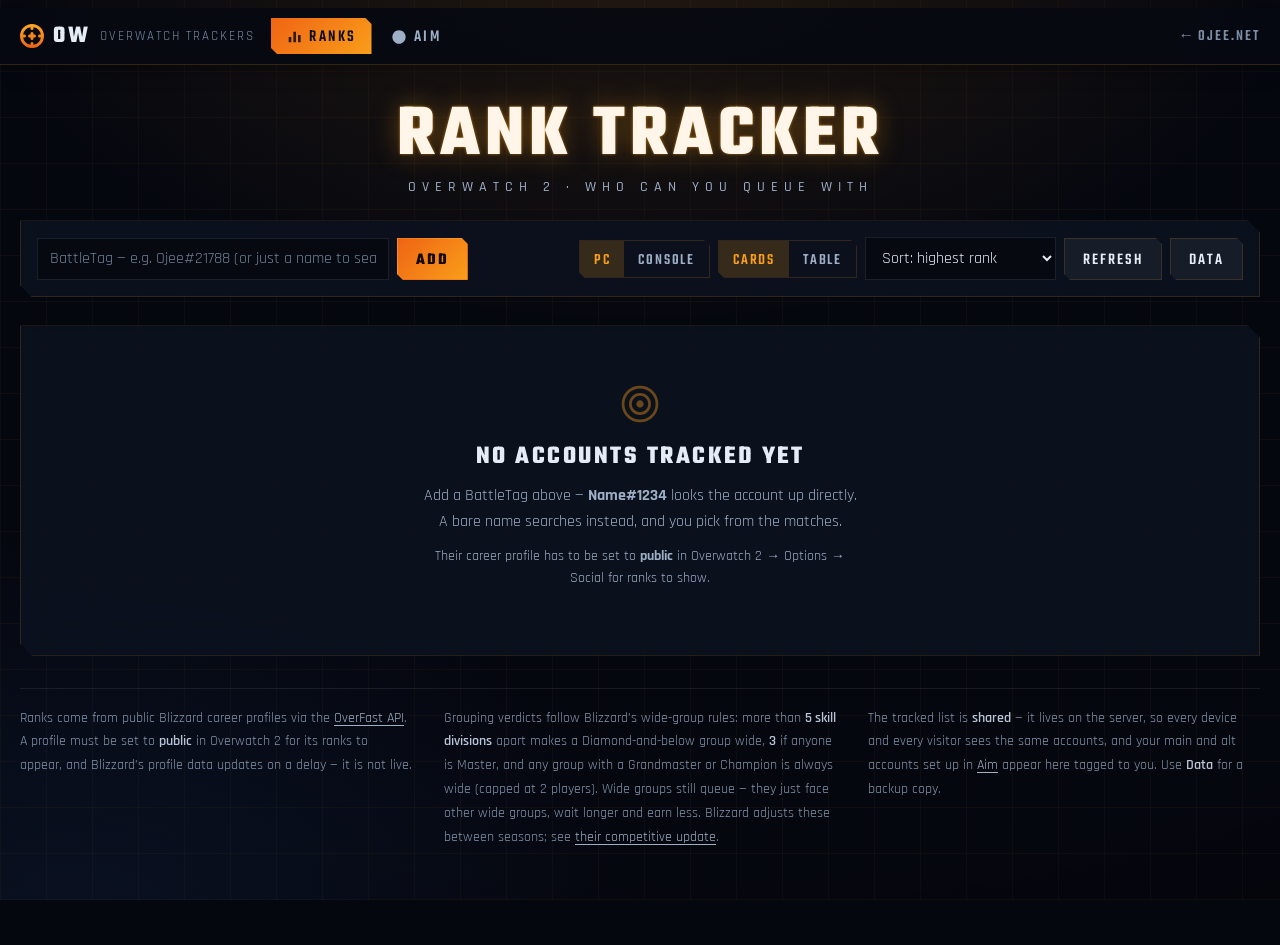
==== commit 21fa24c0: "finish fixes: keyboard, focus, contrast, share cards, DESIGN.md From the independent finish review (" ====
--- a/index.html
+++ b/index.html
@@ -35,7 +35,7 @@
 <div class="container">
 
   <!-- ─── Site bar: the two trackers, one home ─────────────────────────── -->
-  <header class="siteBar">
+  <div class="siteBar">
     <a class="siteMark" href="./" aria-label="ow.ojee.net home">
       <svg width="24" height="24" viewBox="0 0 24 24" aria-hidden="true">
         <defs>
@@ -63,7 +63,7 @@
     <div class="siteBarRight">
       <a class="siteBack" href="https://ojee.net/">&#8592; ojee.net</a>
     </div>
-  </header>
+  </div>
 
   <header class="header">
     <h1 class="headerTitle">Rank Tracker</h1>
@@ -71,7 +71,7 @@
   </header>
 
   <!-- ─── Toolbar ─────────────────────────────────────────────────────── -->
-  <section class="panel">
+  <section class="panel" aria-label="Tracker controls">
     <div class="toolbar">
       <form class="addForm" id="addForm" autocomplete="off">
         <input class="input" id="addInput" type="text" spellcheck="false"
@@ -104,9 +104,9 @@
     </div>
   </section>
 
-  <div class="statusBar" id="statusBar"></div>
+  <div class="statusBar" id="statusBar" aria-live="polite"></div>
 
-  <main id="content" aria-live="polite"></main>
+  <main id="content"></main>
 
   <footer class="footer">
     <p>
@@ -151,7 +151,7 @@
   <div class="modalContent" id="modalContent" role="dialog" aria-modal="true"></div>
 </div>
 
-<div class="toastWrap" id="toasts"></div>
+<div class="toastWrap" id="toasts" aria-live="polite" role="status"></div>
 
 <script type="module" src="js/app.js"></script>
 </body>
--- a/css/styles.css
+++ b/css/styles.css
@@ -67,7 +67,12 @@
 }
 
 ::selection { background:rgba(249,158,26,.32); color:#fff; }
-:focus-visible { outline:2px solid var(--ow-orange); outline-offset:2px; }
+/* Offset INTO the box: these controls are clip-pathed, and an outside
+   outline is simply cut away with the corners. */
+:focus-visible { outline:2px solid var(--ow-orange); outline-offset:-4px; }
+.btnPrimary:focus-visible,
+.submitBtn:focus-visible,
+.siteNavLink[aria-current="page"]:focus-visible { outline-color:#0b0f1c; }
 input, textarea, select, button { caret-color:var(--ow-orange); }
 
 ::-webkit-scrollbar { width:11px; height:11px; }
@@ -115,7 +120,7 @@
 .siteNavLink:hover { color:var(--ow-text); background:rgba(255,255,255,.05); }
 .siteNavLink[aria-current="page"] {
   color:#0b0f1c; background:linear-gradient(135deg,var(--ow-orange-hot),var(--ow-orange));
-  box-shadow:0 6px 18px -10px rgba(249,158,26,.8);
+  box-shadow:0 6px 18px -10px rgba(0,0,0,.65);
 }
 .siteNavLink[aria-current="page"] .ic { opacity:.85; }
 
@@ -189,7 +194,7 @@
 .btnPrimary {
   background:linear-gradient(135deg,var(--ow-orange-hot),var(--ow-orange));
   border-color:transparent; color:#140b02; font-weight:700;
-  box-shadow:0 8px 22px -12px rgba(249,158,26,.9);
+  box-shadow:0 8px 22px -12px rgba(0,0,0,.7);
 }
 .btnPrimary:hover:not(:disabled) { filter:brightness(1.08); background:linear-gradient(135deg,var(--ow-orange-hot),var(--ow-orange)); color:#140b02; }
 
@@ -289,6 +294,11 @@
   background:linear-gradient(90deg,rgba(8,12,24,.95) 0%,rgba(8,12,24,.8) 55%,rgba(8,12,24,.55) 100%);
 }
 .cardBanner > * { position:relative; }
+.cardIdent {
+  display:flex; align-items:center; gap:12px; flex:1; min-width:0;
+  padding:0; margin:0; border:none; background:none; color:inherit;
+  font:inherit; text-align:left; cursor:pointer;
+}
 .cardBanner:hover { background-color:rgba(249,158,26,.06); }
 
 .avatar {
@@ -305,7 +315,11 @@
 .cardTag { font-size:.8rem; color:var(--ow-text-dim); letter-spacing:.5px; }
 .cardTitle { font-size:.8rem; color:var(--ow-orange); opacity:.9; letter-spacing:.5px; }
 .cardMetaRow { display:flex; align-items:center; gap:8px; flex-wrap:wrap; margin-top:3px; }
-.cardTools { display:flex; gap:2px; flex-shrink:0; align-items:center; }
+.cardTools {
+  display:flex; gap:2px; flex-shrink:0; align-items:center;
+  background:rgba(8,12,24,.62); padding:3px 4px; clip-path:var(--bevel-sm);
+  backdrop-filter:blur(3px);
+}
 
 .endorsement { width:22px; height:22px; flex-shrink:0; }
 
@@ -348,7 +362,7 @@
 .rankIcon { height:34px; width:auto; }
 .tierIcon { height:17px; width:auto; margin-top:-2px; }
 .rankText { font-family:var(--ow-font-title); font-size:.98rem; letter-spacing:1px; line-height:1; font-variant-numeric:tabular-nums; }
-.rankNone { color:#5A6A80; font-family:var(--ow-font-title); font-size:.92rem; letter-spacing:1px; }
+.rankNone { color:#7C8DA6; font-family:var(--ow-font-title); font-size:.92rem; letter-spacing:1px; }
 
 /* Compatibility chip shown on every non-anchor card while comparing */
 .cmpChip {
@@ -486,7 +500,7 @@
 .emptyState p { max-width:62ch; margin:0 auto 10px; line-height:1.6; }
 .emptyIcon { line-height:0; opacity:.4; margin-bottom:12px; color:var(--ow-orange); }
 .emptyIcon .ic { vertical-align:baseline; }
-.emptyState h3 {
+.emptyState h2 {
   font-family:var(--ow-font-title); font-size:1.6rem; color:var(--ow-text);
   text-transform:uppercase; letter-spacing:2.5px; margin:0 0 8px;
 }
